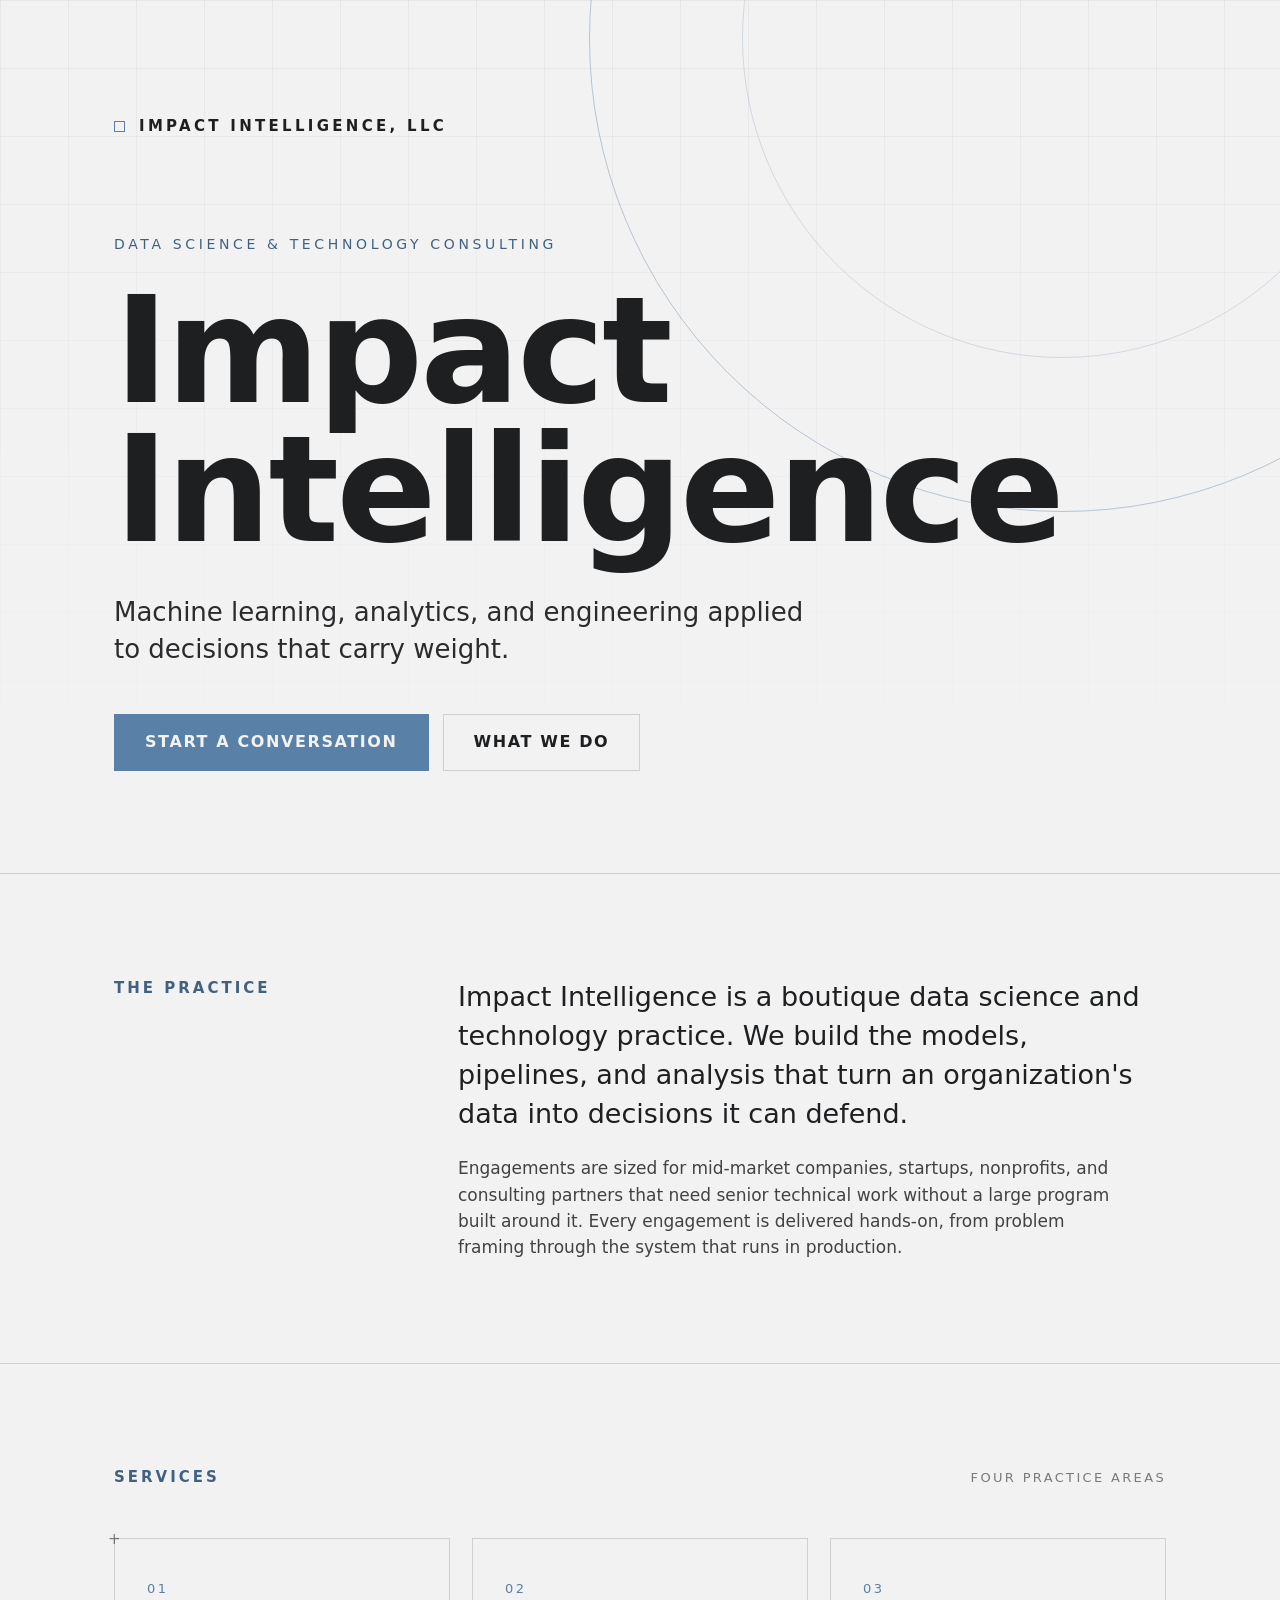
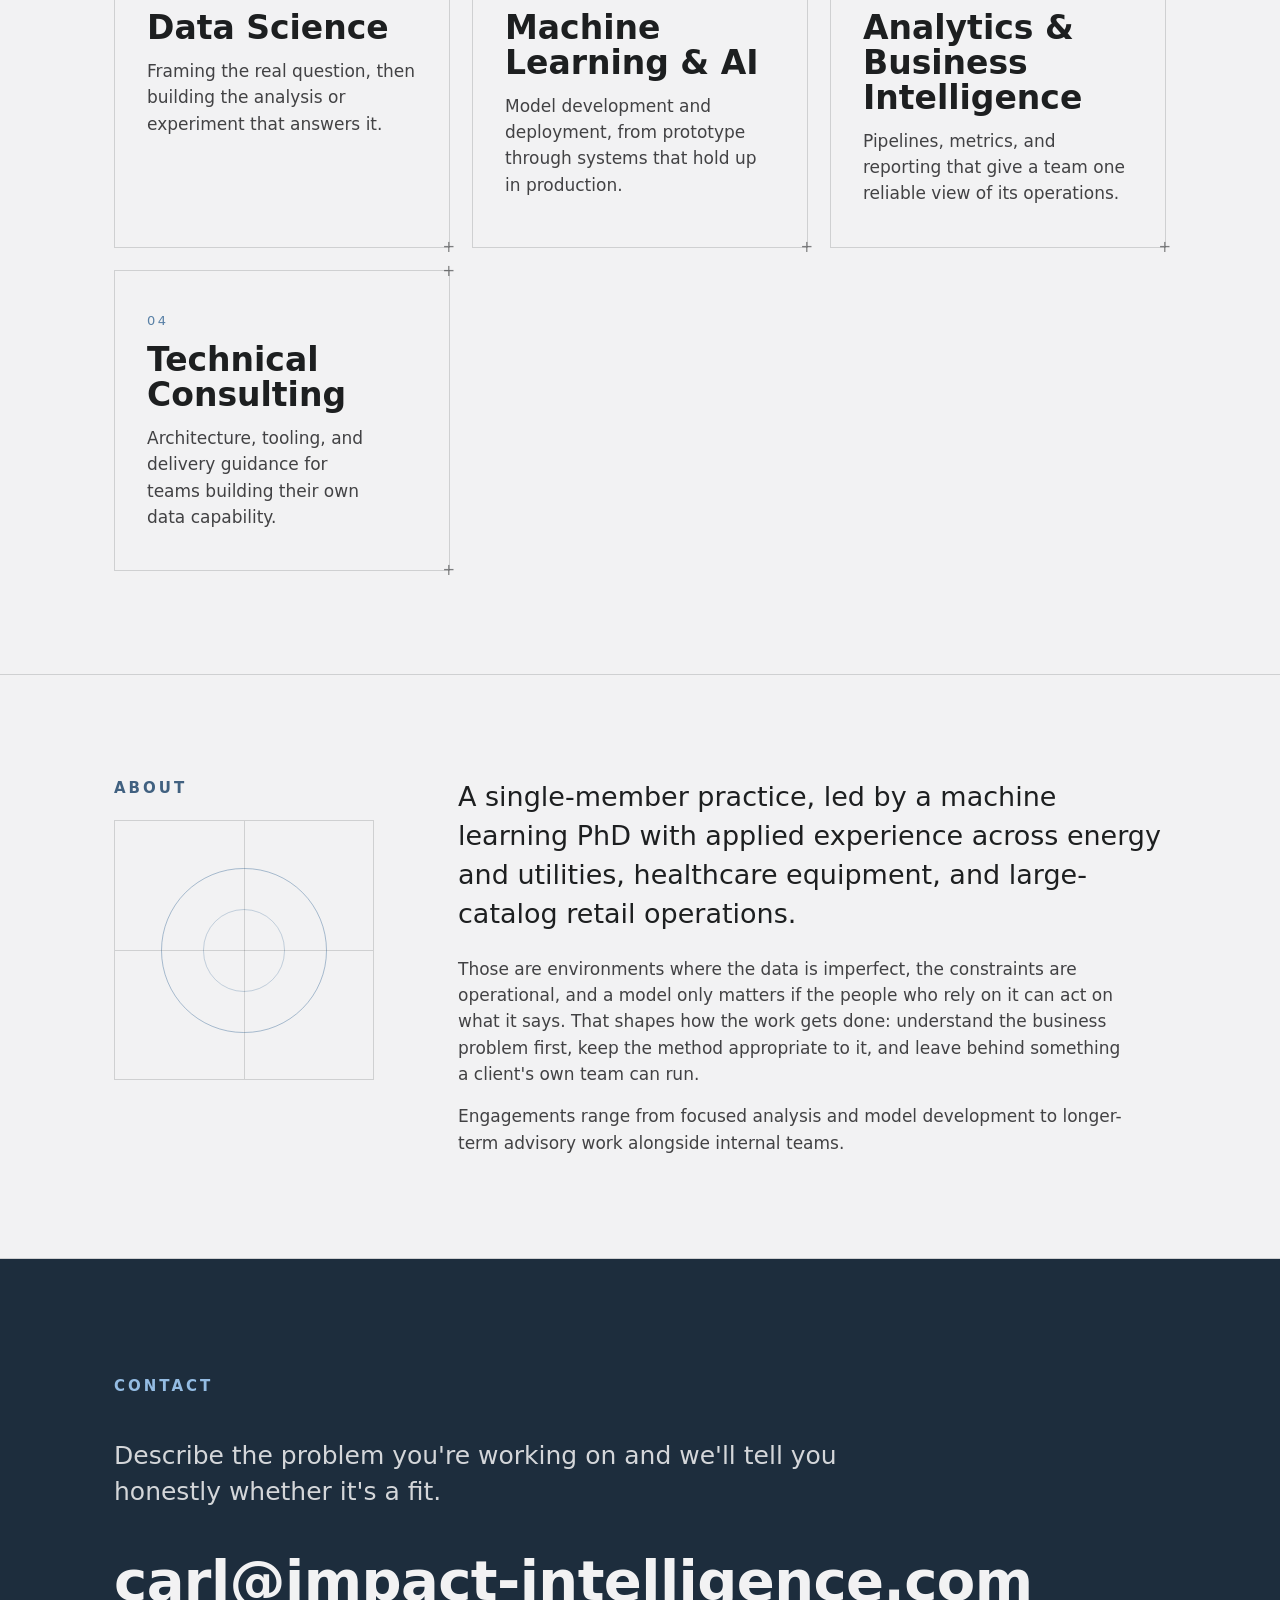
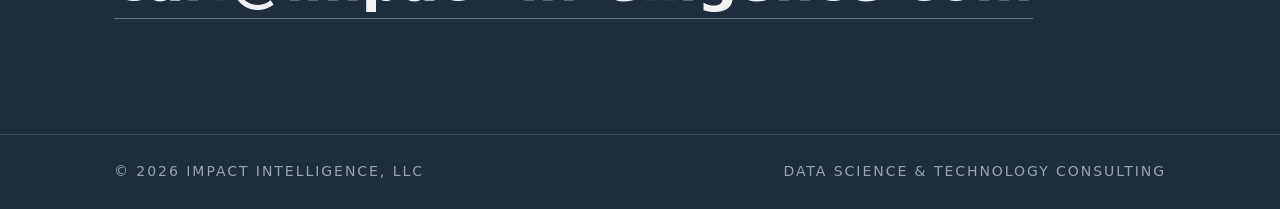
==== index.html @ 4b4f45a6 "feat: build initial marketing site from Claude Design handoff Single-page static site (semantic HTML" ====
<!DOCTYPE html>
<html lang="en">
<head>
<meta charset="UTF-8">
<meta name="viewport" content="width=device-width, initial-scale=1">
<title>Impact Intelligence, LLC — Data Science &amp; Technology Consulting</title>
<meta name="description" content="Impact Intelligence is a boutique data science and technology consultancy specializing in machine learning, AI, analytics, and business intelligence.">

<link rel="canonical" href="https://impact-intelligence.com/">

<meta property="og:type" content="website">
<meta property="og:site_name" content="Impact Intelligence, LLC">
<meta property="og:title" content="Impact Intelligence, LLC — Data Science &amp; Technology Consulting">
<meta property="og:description" content="Impact Intelligence is a boutique data science and technology consultancy specializing in machine learning, AI, analytics, and business intelligence.">
<meta property="og:url" content="https://impact-intelligence.com/">
<meta property="og:image" content="https://impact-intelligence.com/assets/img/og-image.png">
<meta name="twitter:card" content="summary_large_image">
<meta name="twitter:title" content="Impact Intelligence, LLC — Data Science &amp; Technology Consulting">
<meta name="twitter:description" content="Impact Intelligence is a boutique data science and technology consultancy specializing in machine learning, AI, analytics, and business intelligence.">
<meta name="twitter:image" content="https://impact-intelligence.com/assets/img/og-image.png">

<link rel="icon" href="assets/img/favicon.svg" type="image/svg+xml">
<link rel="icon" href="assets/img/favicon.ico" sizes="any">
<link rel="apple-touch-icon" href="assets/img/apple-touch-icon.png">

<link rel="stylesheet" href="styles.css">
</head>
<body>

<header class="hero">
  <div class="hero-grid" aria-hidden="true"></div>
  <div class="hero-arc-outer" aria-hidden="true"></div>
  <div class="hero-arc-inner" aria-hidden="true"></div>

  <div class="container">
    <div class="wordmark">
      <span class="wordmark-mark"></span>
      <span class="wordmark-text">Impact Intelligence, LLC</span>
    </div>

    <p class="hero-eyebrow">Data Science &amp; Technology Consulting</p>

    <h1>Impact Intelligence</h1>

    <p class="hero-subhead">Machine learning, analytics, and engineering applied to decisions that carry weight.</p>

    <div class="hero-actions">
      <a href="#contact" class="btn btn-primary">Start a conversation</a>
      <a href="#services" class="btn btn-secondary">What we do</a>
    </div>
  </div>
</header>

<main>

  <section class="split-section" aria-labelledby="practice-label">
    <div class="container">
      <div class="split-label">
        <h2 id="practice-label" class="section-label">The Practice</h2>
      </div>
      <div class="split-content">
        <p class="lead">Impact Intelligence is a boutique data science and technology practice. We build the models, pipelines, and analysis that turn an organization's data into decisions it can defend.</p>
        <p class="body-copy">Engagements are sized for mid-market companies, startups, nonprofits, and consulting partners that need senior technical work without a large program built around it. Every engagement is delivered hands-on, from problem framing through the system that runs in production.</p>
      </div>
    </div>
  </section>

  <section id="services" class="services" aria-labelledby="services-label">
    <div class="container">
      <div class="services-header">
        <h2 id="services-label" class="section-label">Services</h2>
        <span class="services-meta">Four practice areas</span>
      </div>

      <div class="services-grid">
        <article class="service-card">
          <span class="service-number" aria-hidden="true">01</span>
          <h3>Data Science</h3>
          <p>Framing the real question, then building the analysis or experiment that answers it.</p>
          <span class="reg-mark tl" aria-hidden="true">+</span>
          <span class="reg-mark br" aria-hidden="true">+</span>
        </article>

        <article class="service-card">
          <span class="service-number" aria-hidden="true">02</span>
          <h3>Machine Learning &amp; AI</h3>
          <p>Model development and deployment, from prototype through systems that hold up in production.</p>
          <span class="reg-mark br" aria-hidden="true">+</span>
        </article>

        <article class="service-card">
          <span class="service-number" aria-hidden="true">03</span>
          <h3>Analytics &amp; Business Intelligence</h3>
          <p>Pipelines, metrics, and reporting that give a team one reliable view of its operations.</p>
          <span class="reg-mark br" aria-hidden="true">+</span>
        </article>

        <article class="service-card">
          <span class="service-number" aria-hidden="true">04</span>
          <h3>Technical Consulting</h3>
          <p>Architecture, tooling, and delivery guidance for teams building their own data capability.</p>
          <span class="reg-mark tr" aria-hidden="true">+</span>
          <span class="reg-mark br" aria-hidden="true">+</span>
        </article>
      </div>
    </div>
  </section>

  <section id="about" class="split-section" aria-labelledby="about-label">
    <div class="container">
      <div class="split-label">
        <h2 id="about-label" class="section-label">About</h2>
        <div class="about-figure" aria-hidden="true">
          <div class="ring ring-outer"></div>
          <div class="ring ring-inner"></div>
          <div class="line-h"></div>
          <div class="line-v"></div>
        </div>
      </div>
      <div class="split-content">
        <p class="lead">A single-member practice, led by a machine learning PhD with applied experience across energy and utilities, healthcare equipment, and large-catalog retail operations.</p>
        <p class="body-copy">Those are environments where the data is imperfect, the constraints are operational, and a model only matters if the people who rely on it can act on what it says. That shapes how the work gets done: understand the business problem first, keep the method appropriate to it, and leave behind something a client's own team can run.</p>
        <p class="body-copy">Engagements range from focused analysis and model development to longer-term advisory work alongside internal teams.</p>
      </div>
    </div>
  </section>

  <section id="contact" class="contact" aria-labelledby="contact-label">
    <div class="container">
      <h2 id="contact-label" class="section-label">Contact</h2>
      <p>Describe the problem you're working on and we'll tell you honestly whether it's a fit.</p>
      <a href="mailto:carl@impact-intelligence.com" class="contact-email">carl@impact-intelligence.com</a>
    </div>
  </section>

</main>

<footer class="site-footer">
  <div class="container">
    <span>© 2026 Impact Intelligence, LLC</span>
    <span>Data Science &amp; Technology Consulting</span>
  </div>
</footer>

</body>
</html>
---- styles.css ----
/* Impact Intelligence, LLC — production stylesheet.
   Tokens and structure follow the "Industry" design system handoff (see /design). */

@font-face {
  font-family: "Barlow";
  font-style: normal;
  font-weight: 400;
  font-display: swap;
  src: url("assets/fonts/barlow-400.woff2") format("woff2");
}
@font-face {
  font-family: "Barlow";
  font-style: normal;
  font-weight: 500;
  font-display: swap;
  src: url("assets/fonts/barlow-500.woff2") format("woff2");
}
@font-face {
  font-family: "Barlow";
  font-style: normal;
  font-weight: 600;
  font-display: swap;
  src: url("assets/fonts/barlow-600.woff2") format("woff2");
}
@font-face {
  font-family: "Barlow Condensed";
  font-style: normal;
  font-weight: 400;
  font-display: swap;
  src: url("assets/fonts/barlow-condensed-400.woff2") format("woff2");
}
@font-face {
  font-family: "Barlow Condensed";
  font-style: normal;
  font-weight: 500;
  font-display: swap;
  src: url("assets/fonts/barlow-condensed-500.woff2") format("woff2");
}
@font-face {
  font-family: "Barlow Condensed";
  font-style: normal;
  font-weight: 600;
  font-display: swap;
  src: url("assets/fonts/barlow-condensed-600.woff2") format("woff2");
}
@font-face {
  font-family: "Barlow Condensed";
  font-style: normal;
  font-weight: 700;
  font-display: swap;
  src: url("assets/fonts/barlow-condensed-700.woff2") format("woff2");
}

:root {
  --color-ground: #f2f2f3;
  --color-ink: #1d1f20;
  --color-ink-800: #2b2b2d;
  --color-ink-700: #424244;
  --color-neutral-600: #7a7a7d;

  --color-accent: #5980a6;
  --color-accent-600: #416180;
  --color-accent-800: #2c455d;
  --color-accent-900: #1d2d3d;
  --color-accent-400: #94bce3;

  --color-divider: rgba(29, 31, 32, 0.16);
  --color-grid-line: rgba(29, 31, 32, 0.055);
  --color-reg-mark: rgba(29, 31, 32, 0.55);

  --color-arc-strong: rgba(89, 128, 166, 0.4);
  --color-arc-faint: rgba(89, 128, 166, 0.22);
  --color-ring-strong: rgba(89, 128, 166, 0.5);
  --color-ring-faint: rgba(89, 128, 166, 0.32);
  --color-selection: rgba(89, 128, 166, 0.3);

  --color-on-dark-body: rgba(242, 242, 243, 0.86);
  --color-on-dark-muted: rgba(242, 242, 243, 0.6);
  --color-on-dark-rule: rgba(242, 242, 243, 0.14);

  --font-body: "Barlow", system-ui, sans-serif;
  --font-heading: "Barlow Condensed", system-ui, sans-serif;

  --container: 1180px;
  --pad-x: clamp(22px, 5vw, 64px);
  --pad-y: clamp(52px, 8vw, 104px);
}

*, *::before, *::after { box-sizing: border-box; }

html {
  -webkit-text-size-adjust: 100%;
  scroll-behavior: smooth;
}

@media (prefers-reduced-motion: reduce) {
  html { scroll-behavior: auto; }
}

body {
  margin: 0;
  min-width: 320px;
  overflow-x: hidden;
  background: var(--color-ground);
  color: var(--color-ink);
  font-family: var(--font-body);
  font-size: 17px;
  line-height: 1.55;
  -webkit-font-smoothing: antialiased;
}

a { color: var(--color-accent-600); text-underline-offset: 3px; }
a:hover { color: var(--color-accent-800); }

:focus { outline: none; }
:focus-visible { outline: 2px solid var(--color-accent); outline-offset: 3px; }
::selection { background: var(--color-selection); }

.container {
  max-width: var(--container);
  margin: 0 auto;
  padding: var(--pad-y) var(--pad-x);
}

.section-label {
  font-family: var(--font-heading);
  font-weight: 600;
  font-size: clamp(13px, 1.5vw, 15px);
  letter-spacing: 0.2em;
  text-transform: uppercase;
  margin: 0;
  color: var(--color-accent-600);
}

/* ── Hero ─────────────────────────────────────────────────────────── */

.hero {
  position: relative;
  overflow: hidden;
  border-bottom: 1px solid var(--color-divider);
}

.hero-grid {
  position: absolute;
  inset: 0;
  pointer-events: none;
  background-image:
    linear-gradient(to right, var(--color-grid-line) 1px, transparent 1px),
    linear-gradient(to bottom, var(--color-grid-line) 1px, transparent 1px);
  background-size: 68px 68px;
  mask-image: linear-gradient(to bottom, rgba(0, 0, 0, 0.9), transparent 92%);
  -webkit-mask-image: linear-gradient(to bottom, rgba(0, 0, 0, 0.9), transparent 92%);
}

.hero-arc-outer,
.hero-arc-inner {
  position: absolute;
  border-radius: 50%;
  pointer-events: none;
}
.hero-arc-outer {
  top: -34vw; right: -20vw;
  width: 74vw; height: 74vw;
  max-width: 1000px; max-height: 1000px;
  border: 1px solid var(--color-arc-strong);
}
.hero-arc-inner {
  top: -22vw; right: -8vw;
  width: 50vw; height: 50vw;
  max-width: 680px; max-height: 680px;
  border: 1px solid var(--color-arc-faint);
}

.hero .container {
  position: relative;
  padding-top: clamp(46px, 9vw, 120px);
  padding-bottom: clamp(52px, 8vw, 104px);
}

.wordmark {
  display: flex;
  align-items: center;
  gap: 14px;
  margin-bottom: clamp(40px, 8vw, 96px);
}
.wordmark-mark {
  width: 11px;
  height: 11px;
  border: 1px solid var(--color-accent);
  display: block;
  flex: none;
}
.wordmark-text {
  font-family: var(--font-heading);
  font-weight: 600;
  font-size: 15px;
  letter-spacing: 0.22em;
  text-transform: uppercase;
}

.hero-eyebrow {
  font-family: var(--font-heading);
  font-weight: 500;
  font-size: clamp(12px, 1.4vw, 14px);
  letter-spacing: 0.26em;
  text-transform: uppercase;
  color: var(--color-accent-600);
  margin: 0 0 clamp(16px, 2.5vw, 26px);
}

.hero h1 {
  font-family: var(--font-heading);
  font-weight: 600;
  font-size: clamp(52px, 12vw, 148px);
  line-height: 0.94;
  letter-spacing: -0.02em;
  margin: 0 0 clamp(22px, 3vw, 34px);
  max-width: 15ch;
}

.hero-subhead {
  font-size: clamp(19px, 2.3vw, 26px);
  line-height: 1.42;
  max-width: 42ch;
  margin: 0 0 clamp(30px, 4.5vw, 46px);
  color: var(--color-ink-800);
  text-wrap: pretty;
}

.hero-actions {
  display: flex;
  flex-wrap: wrap;
  gap: 14px;
  align-items: center;
}

.btn {
  font-family: var(--font-heading);
  font-weight: 600;
  font-size: 16px;
  letter-spacing: 0.1em;
  text-transform: uppercase;
  text-decoration: none;
  padding: 15px 30px;
  min-height: 48px;
  display: inline-flex;
  align-items: center;
  border: 1px solid transparent;
  transition: background-color 140ms ease, border-color 140ms ease, color 140ms ease;
}

.btn-primary {
  background: var(--color-accent);
  color: var(--color-ground);
  border-color: var(--color-accent);
}
.btn-primary:hover {
  background: var(--color-accent-600);
  border-color: var(--color-accent-600);
  color: var(--color-ground);
}

.btn-secondary {
  color: var(--color-ink);
  border-color: var(--color-divider);
}
.btn-secondary:hover {
  border-color: var(--color-accent);
  color: var(--color-accent-600);
}

/* ── The Practice / About shared two-column layout ──────────────────── */

.split-section {
  border-bottom: 1px solid var(--color-divider);
}
.split-section .container {
  display: flex;
  flex-wrap: wrap;
  gap: clamp(28px, 5vw, 72px);
  align-items: flex-start;
}
.split-label {
  flex: 1 1 180px;
  max-width: 280px;
}
.split-content {
  flex: 3 1 400px;
  min-width: 0;
}

.lead {
  font-size: clamp(20px, 2.2vw, 27px);
  line-height: 1.45;
  margin: 0 0 22px;
  text-wrap: pretty;
}
.body-copy {
  margin: 0 0 16px;
  color: var(--color-ink-700);
  max-width: 62ch;
  text-wrap: pretty;
}
.body-copy:last-child { margin-bottom: 0; }

/* ── Services ─────────────────────────────────────────────────────── */

.services { border-bottom: 1px solid var(--color-divider); }

.services-header {
  display: flex;
  align-items: baseline;
  justify-content: space-between;
  gap: 20px;
  margin-bottom: clamp(28px, 4vw, 48px);
}
.services-meta {
  font-family: var(--font-heading);
  font-size: 13px;
  letter-spacing: 0.18em;
  text-transform: uppercase;
  color: var(--color-neutral-600);
}

.services-grid {
  display: grid;
  grid-template-columns: repeat(auto-fit, minmax(260px, 1fr));
  gap: clamp(14px, 2vw, 22px);
}

.service-card {
  position: relative;
  border: 1px solid var(--color-divider);
  padding: clamp(26px, 3.4vw, 40px) clamp(22px, 2.6vw, 32px);
  display: flex;
  flex-direction: column;
  gap: 12px;
}
.service-number {
  font-family: var(--font-heading);
  font-size: 13px;
  letter-spacing: 0.2em;
  color: var(--color-accent);
}
.service-card h3 {
  font-family: var(--font-heading);
  font-weight: 600;
  font-size: clamp(26px, 2.6vw, 33px);
  line-height: 1.06;
  margin: 0;
}
.service-card p {
  margin: 0;
  color: var(--color-ink-700);
  text-wrap: pretty;
}

.reg-mark {
  position: absolute;
  font: 400 15px/1 var(--font-heading);
  color: var(--color-reg-mark);
}
.reg-mark.tl { top: -7px; left: -7px; }
.reg-mark.tr { top: -7px; right: -6px; }
.reg-mark.bl { bottom: -8px; left: -7px; }
.reg-mark.br { bottom: -8px; right: -6px; }

/* ── About figure ─────────────────────────────────────────────────── */

.about-figure {
  position: relative;
  width: 100%;
  max-width: 260px;
  aspect-ratio: 1;
  border: 1px solid var(--color-divider);
}
.about-figure .ring {
  position: absolute;
  border-radius: 50%;
}
.about-figure .ring-outer { inset: 18%; border: 1px solid var(--color-ring-strong); }
.about-figure .ring-inner { inset: 34%; border: 1px solid var(--color-ring-faint); }
.about-figure .line-h {
  position: absolute; left: 0; right: 0; top: 50%; height: 1px;
  background: var(--color-divider);
}
.about-figure .line-v {
  position: absolute; top: 0; bottom: 0; left: 50%; width: 1px;
  background: var(--color-divider);
}
.split-label .section-label { margin-bottom: 20px; }

/* ── Contact ──────────────────────────────────────────────────────── */

.contact {
  background: var(--color-accent-900);
  color: var(--color-ground);
}
.contact .container { padding: clamp(56px, 9vw, 116px) var(--pad-x); }
.contact .section-label {
  color: var(--color-accent-400);
  margin-bottom: clamp(24px, 4vw, 40px);
}
.contact p {
  font-size: clamp(19px, 2.1vw, 25px);
  line-height: 1.45;
  max-width: 46ch;
  margin: 0 0 clamp(28px, 4vw, 40px);
  color: var(--color-on-dark-body);
  text-wrap: pretty;
}
.contact-email {
  display: inline-block;
  font-family: var(--font-heading);
  font-weight: 600;
  font-size: clamp(28px, 5vw, 56px);
  line-height: 1.1;
  letter-spacing: -0.01em;
  color: var(--color-ground);
  text-decoration: none;
  border-bottom: 1px solid rgba(148, 188, 227, 0.5);
  padding-bottom: 6px;
  word-break: break-word;
  transition: color 140ms ease, border-color 140ms ease;
}
.contact-email:hover {
  color: var(--color-accent-400);
  border-color: var(--color-accent-400);
}
.contact :focus-visible { outline-color: var(--color-accent-400); }

/* ── Footer ───────────────────────────────────────────────────────── */

.site-footer {
  background: var(--color-accent-900);
  color: var(--color-on-dark-muted);
  border-top: 1px solid var(--color-on-dark-rule);
}
.site-footer .container {
  padding: 26px var(--pad-x);
  display: flex;
  flex-wrap: wrap;
  gap: 12px 28px;
  justify-content: space-between;
  align-items: center;
  font-family: var(--font-heading);
  font-size: 14px;
  letter-spacing: 0.14em;
  text-transform: uppercase;
}
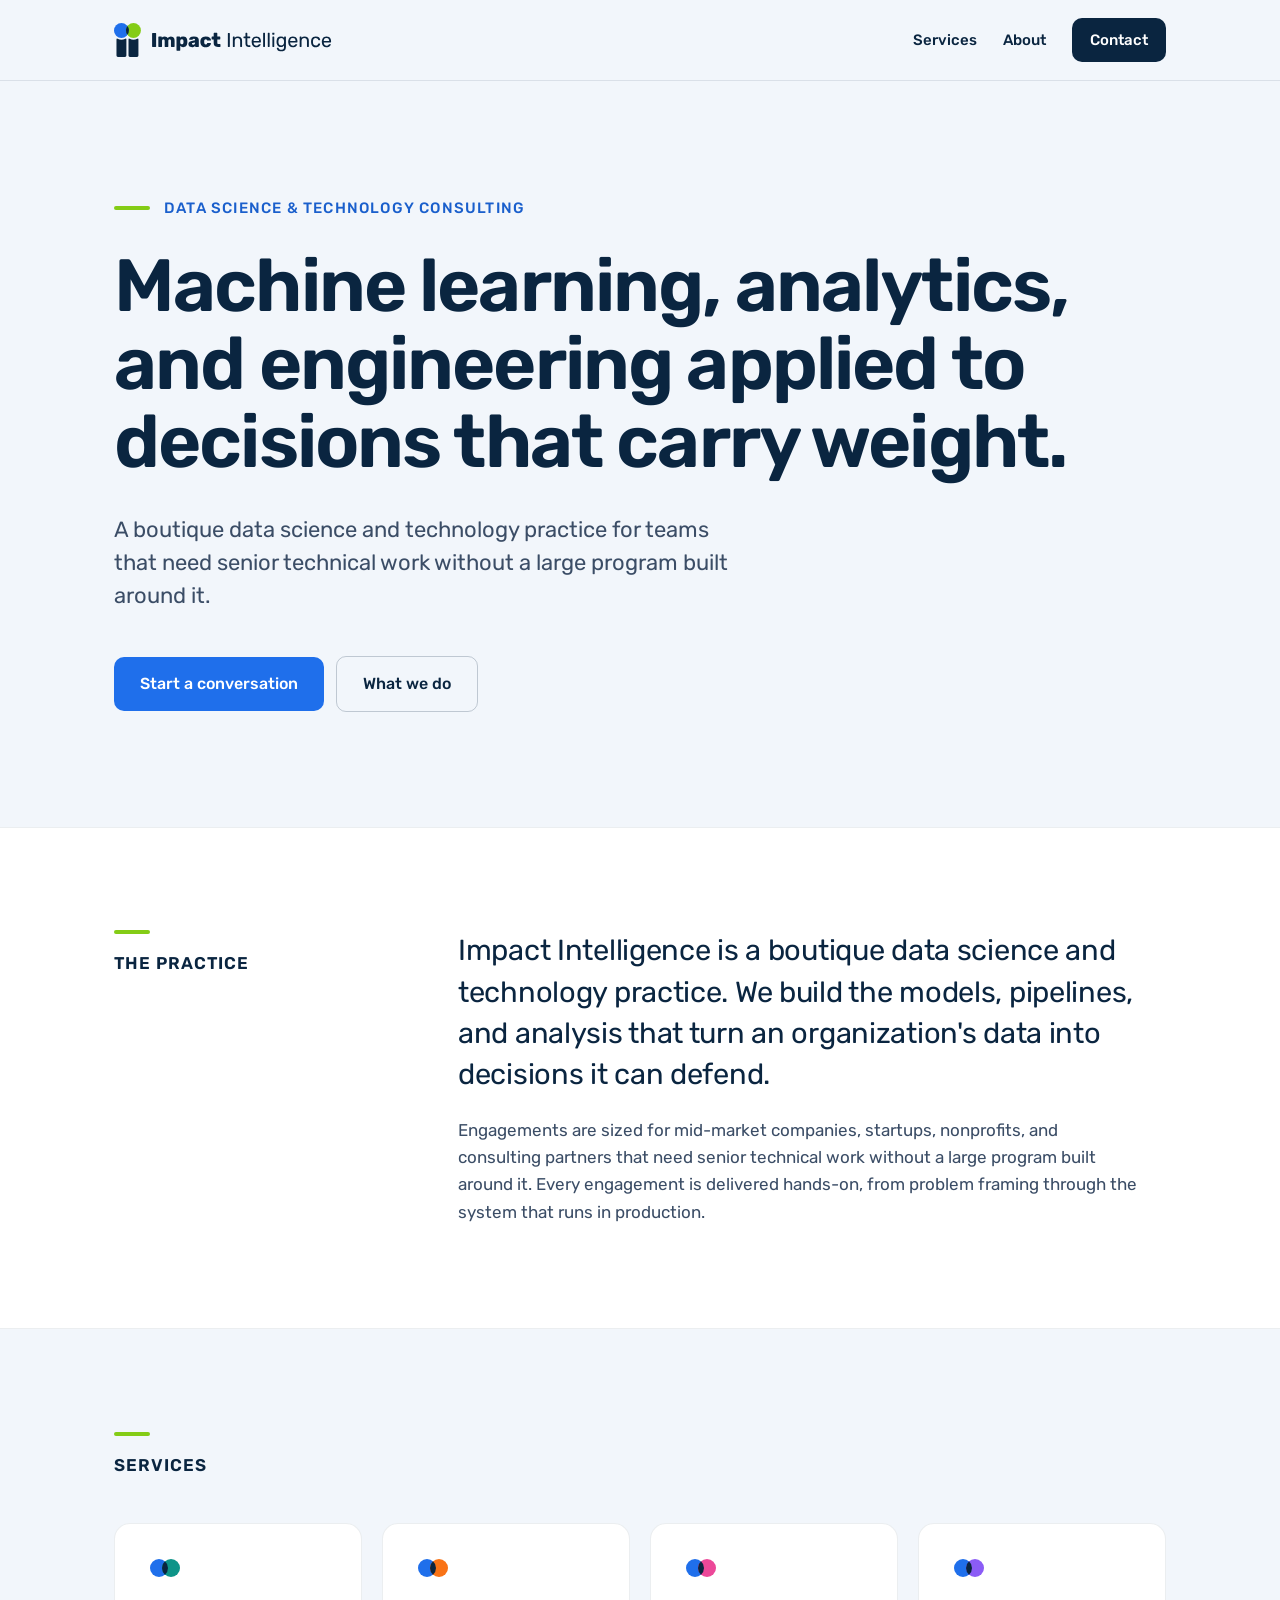
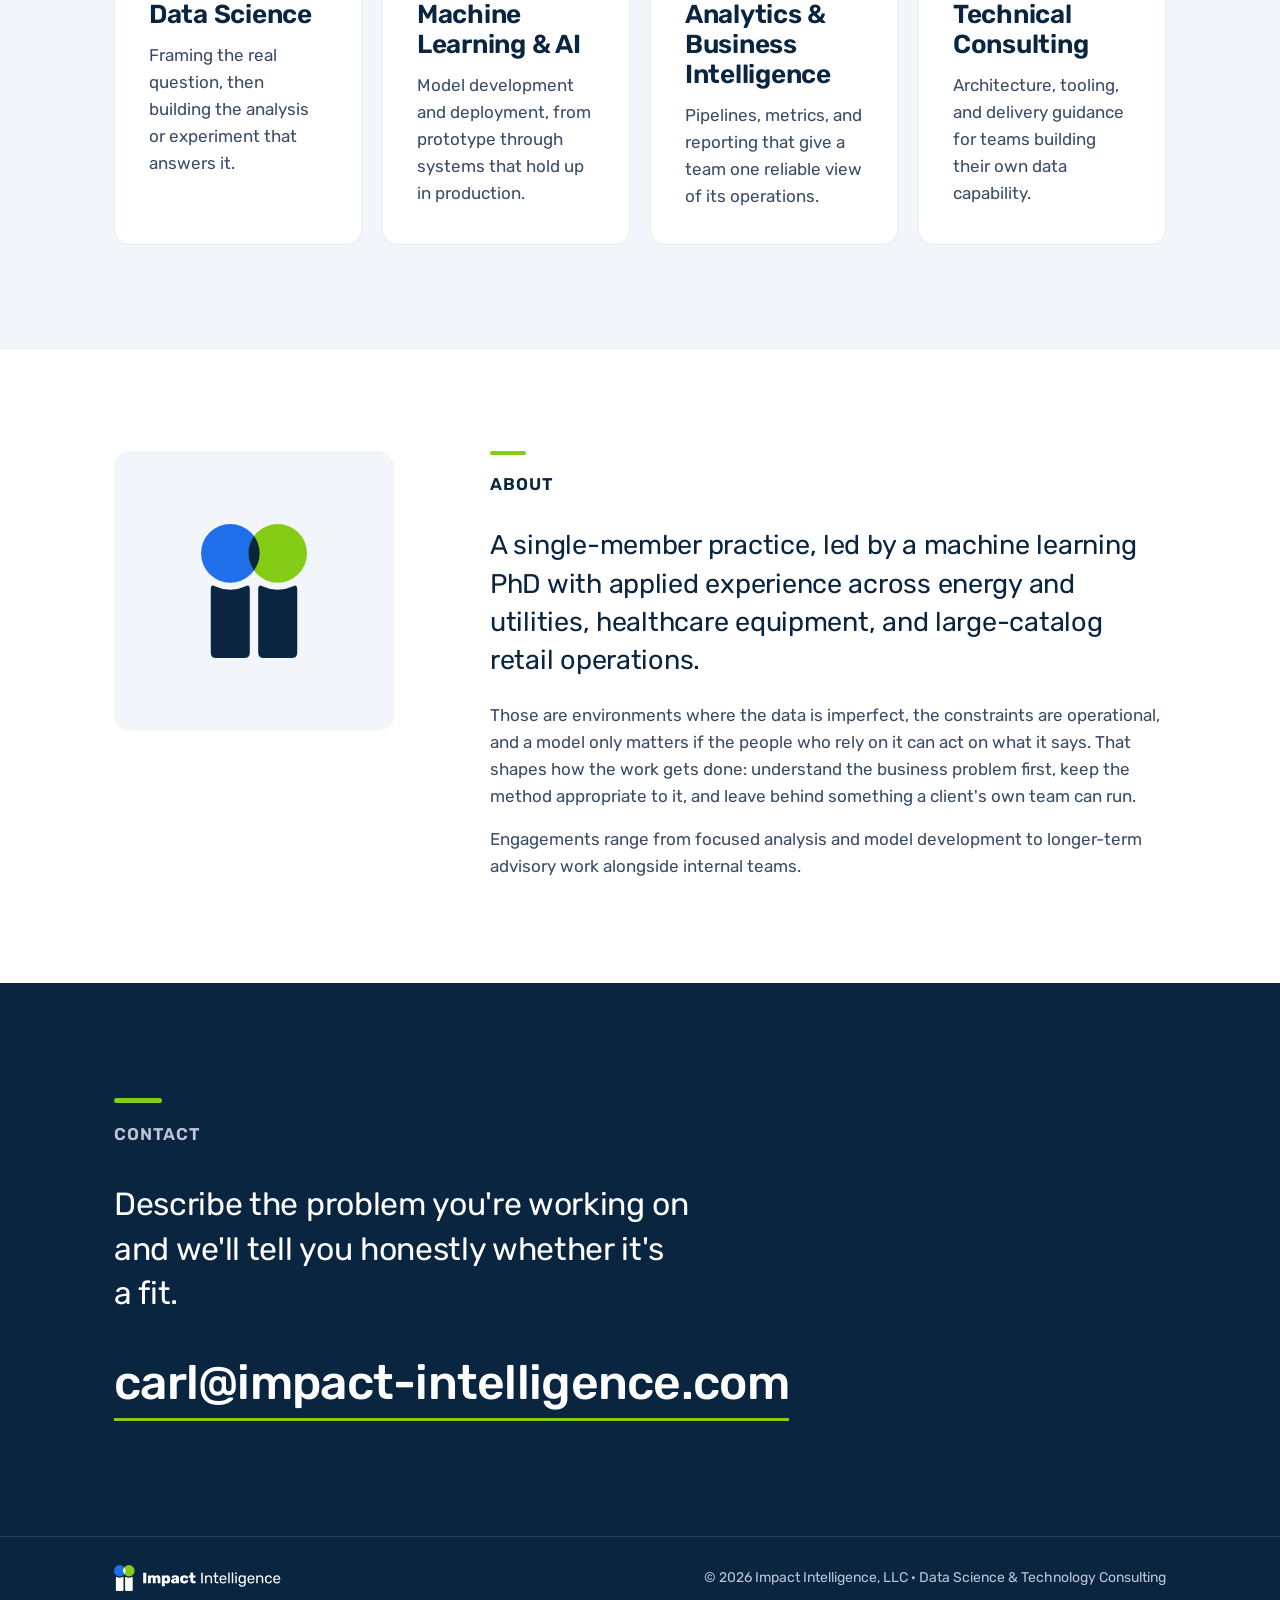
==== commit 5888483a: "feat: apply November 2026 rebrand Rebuild the site on the new Impact Intelligence brand: navy/blue/l" ====
--- a/index.html
+++ b/index.html
@@ -5,6 +5,7 @@
 <meta name="viewport" content="width=device-width, initial-scale=1">
 <title>Impact Intelligence, LLC — Data Science &amp; Technology Consulting</title>
 <meta name="description" content="Impact Intelligence is a boutique data science and technology consultancy specializing in machine learning, AI, analytics, and business intelligence.">
+<meta name="theme-color" content="#0a2540">
 
 <link rel="canonical" href="https://impact-intelligence.com/">
 
@@ -23,27 +24,30 @@
 <link rel="icon" href="assets/img/favicon.ico" sizes="any">
 <link rel="apple-touch-icon" href="assets/img/apple-touch-icon.png">
 
+<link rel="preload" href="assets/fonts/rubik-400.woff2" as="font" type="font/woff2" crossorigin>
+<link rel="preload" href="assets/fonts/rubik-600.woff2" as="font" type="font/woff2" crossorigin>
 <link rel="stylesheet" href="styles.css">
 </head>
 <body>
 
-<header class="hero">
-  <div class="hero-grid" aria-hidden="true"></div>
-  <div class="hero-arc-outer" aria-hidden="true"></div>
-  <div class="hero-arc-inner" aria-hidden="true"></div>
+<nav class="site-nav" aria-label="Primary">
+  <div class="container nav-inner">
+    <a href="#top" class="nav-logo" aria-label="Impact Intelligence home">
+      <img src="assets/img/logo-horizontal.svg" alt="Impact Intelligence" width="218" height="34">
+    </a>
+    <div class="nav-links">
+      <a href="#services">Services</a>
+      <a href="#about">About</a>
+      <a href="#contact" class="nav-cta">Contact</a>
+    </div>
+  </div>
+</nav>
 
+<header id="top" class="hero">
   <div class="container">
-    <div class="wordmark">
-      <span class="wordmark-mark"></span>
-      <span class="wordmark-text">Impact Intelligence, LLC</span>
-    </div>
-
-    <p class="hero-eyebrow">Data Science &amp; Technology Consulting</p>
-
-    <h1>Impact Intelligence</h1>
-
-    <p class="hero-subhead">Machine learning, analytics, and engineering applied to decisions that carry weight.</p>
-
+    <p class="hero-eyebrow"><span class="accent-bar" aria-hidden="true"></span>Data Science &amp; Technology Consulting</p>
+    <h1>Machine learning, analytics, and engineering applied to decisions that carry weight.</h1>
+    <p class="hero-subhead">A boutique data science and technology practice for teams that need senior technical work without a large program built around it.</p>
     <div class="hero-actions">
       <a href="#contact" class="btn btn-primary">Start a conversation</a>
       <a href="#services" class="btn btn-secondary">What we do</a>
@@ -53,9 +57,10 @@
 
 <main>
 
-  <section class="split-section" aria-labelledby="practice-label">
-    <div class="container">
+  <section class="split-section band-white" aria-labelledby="practice-label">
+    <div class="container split">
       <div class="split-label">
+        <span class="accent-bar" aria-hidden="true"></span>
         <h2 id="practice-label" class="section-label">The Practice</h2>
       </div>
       <div class="split-content">
@@ -68,56 +73,48 @@
   <section id="services" class="services" aria-labelledby="services-label">
     <div class="container">
       <div class="services-header">
+        <span class="accent-bar" aria-hidden="true"></span>
         <h2 id="services-label" class="section-label">Services</h2>
-        <span class="services-meta">Four practice areas</span>
       </div>
 
       <div class="services-grid">
         <article class="service-card">
-          <span class="service-number" aria-hidden="true">01</span>
+          <svg class="service-bullet" aria-hidden="true" width="32" height="20" viewBox="0 0 32 20"><circle cx="10" cy="10" r="9" fill="#1f6feb"/><circle cx="22" cy="10" r="9" fill="#0d9488"/><path d="M16 3.29 A9 9 0 0 1 16 16.71 A9 9 0 0 1 16 3.29 Z" fill="#0a2540"/></svg>
           <h3>Data Science</h3>
           <p>Framing the real question, then building the analysis or experiment that answers it.</p>
-          <span class="reg-mark tl" aria-hidden="true">+</span>
-          <span class="reg-mark br" aria-hidden="true">+</span>
         </article>
 
         <article class="service-card">
-          <span class="service-number" aria-hidden="true">02</span>
+          <svg class="service-bullet" aria-hidden="true" width="32" height="20" viewBox="0 0 32 20"><circle cx="10" cy="10" r="9" fill="#1f6feb"/><circle cx="22" cy="10" r="9" fill="#f97316"/><path d="M16 3.29 A9 9 0 0 1 16 16.71 A9 9 0 0 1 16 3.29 Z" fill="#0a2540"/></svg>
           <h3>Machine Learning &amp; AI</h3>
           <p>Model development and deployment, from prototype through systems that hold up in production.</p>
-          <span class="reg-mark br" aria-hidden="true">+</span>
         </article>
 
         <article class="service-card">
-          <span class="service-number" aria-hidden="true">03</span>
+          <svg class="service-bullet" aria-hidden="true" width="32" height="20" viewBox="0 0 32 20"><circle cx="10" cy="10" r="9" fill="#1f6feb"/><circle cx="22" cy="10" r="9" fill="#ec4899"/><path d="M16 3.29 A9 9 0 0 1 16 16.71 A9 9 0 0 1 16 3.29 Z" fill="#0a2540"/></svg>
           <h3>Analytics &amp; Business Intelligence</h3>
           <p>Pipelines, metrics, and reporting that give a team one reliable view of its operations.</p>
-          <span class="reg-mark br" aria-hidden="true">+</span>
         </article>
 
         <article class="service-card">
-          <span class="service-number" aria-hidden="true">04</span>
+          <svg class="service-bullet" aria-hidden="true" width="32" height="20" viewBox="0 0 32 20"><circle cx="10" cy="10" r="9" fill="#1f6feb"/><circle cx="22" cy="10" r="9" fill="#8b5cf6"/><path d="M16 3.29 A9 9 0 0 1 16 16.71 A9 9 0 0 1 16 3.29 Z" fill="#0a2540"/></svg>
           <h3>Technical Consulting</h3>
           <p>Architecture, tooling, and delivery guidance for teams building their own data capability.</p>
-          <span class="reg-mark tr" aria-hidden="true">+</span>
-          <span class="reg-mark br" aria-hidden="true">+</span>
         </article>
       </div>
     </div>
   </section>
 
-  <section id="about" class="split-section" aria-labelledby="about-label">
-    <div class="container">
-      <div class="split-label">
-        <h2 id="about-label" class="section-label">About</h2>
-        <div class="about-figure" aria-hidden="true">
-          <div class="ring ring-outer"></div>
-          <div class="ring ring-inner"></div>
-          <div class="line-h"></div>
-          <div class="line-v"></div>
+  <section id="about" class="split-section band-white" aria-labelledby="about-label">
+    <div class="container split">
+      <div class="split-label about-figure-col">
+        <div class="about-figure">
+          <img src="assets/img/mark.svg" alt="" width="76" height="96">
         </div>
       </div>
       <div class="split-content">
+        <span class="accent-bar" aria-hidden="true"></span>
+        <h2 id="about-label" class="section-label about-label">About</h2>
         <p class="lead">A single-member practice, led by a machine learning PhD with applied experience across energy and utilities, healthcare equipment, and large-catalog retail operations.</p>
         <p class="body-copy">Those are environments where the data is imperfect, the constraints are operational, and a model only matters if the people who rely on it can act on what it says. That shapes how the work gets done: understand the business problem first, keep the method appropriate to it, and leave behind something a client's own team can run.</p>
         <p class="body-copy">Engagements range from focused analysis and model development to longer-term advisory work alongside internal teams.</p>
@@ -127,6 +124,7 @@
 
   <section id="contact" class="contact" aria-labelledby="contact-label">
     <div class="container">
+      <span class="accent-bar accent-bar-lg" aria-hidden="true"></span>
       <h2 id="contact-label" class="section-label">Contact</h2>
       <p>Describe the problem you're working on and we'll tell you honestly whether it's a fit.</p>
       <a href="mailto:carl@impact-intelligence.com" class="contact-email">carl@impact-intelligence.com</a>
@@ -136,9 +134,9 @@
 </main>
 
 <footer class="site-footer">
-  <div class="container">
-    <span>© 2026 Impact Intelligence, LLC</span>
-    <span>Data Science &amp; Technology Consulting</span>
+  <div class="container footer-inner">
+    <img src="assets/img/logo-horizontal-reversed.svg" alt="Impact Intelligence" width="167" height="26">
+    <span>© 2026 Impact Intelligence, LLC · Data Science &amp; Technology Consulting</span>
   </div>
 </footer>
 
--- a/styles.css
+++ b/styles.css
@@ -1,89 +1,55 @@
 /* Impact Intelligence, LLC — production stylesheet.
-   Tokens and structure follow the "Industry" design system handoff (see /design). */
+   Brand: navy / blue / lime from the 2026 logo, Rubik type, soft rounded geometry.
+   Tokens first, then section-by-section. */
 
 @font-face {
-  font-family: "Barlow";
+  font-family: "Rubik";
   font-style: normal;
   font-weight: 400;
   font-display: swap;
-  src: url("assets/fonts/barlow-400.woff2") format("woff2");
+  src: url("assets/fonts/rubik-400.woff2") format("woff2");
 }
 @font-face {
-  font-family: "Barlow";
+  font-family: "Rubik";
   font-style: normal;
   font-weight: 500;
   font-display: swap;
-  src: url("assets/fonts/barlow-500.woff2") format("woff2");
+  src: url("assets/fonts/rubik-500.woff2") format("woff2");
 }
 @font-face {
-  font-family: "Barlow";
+  font-family: "Rubik";
   font-style: normal;
   font-weight: 600;
   font-display: swap;
-  src: url("assets/fonts/barlow-600.woff2") format("woff2");
-}
-@font-face {
-  font-family: "Barlow Condensed";
-  font-style: normal;
-  font-weight: 400;
-  font-display: swap;
-  src: url("assets/fonts/barlow-condensed-400.woff2") format("woff2");
-}
-@font-face {
-  font-family: "Barlow Condensed";
-  font-style: normal;
-  font-weight: 500;
-  font-display: swap;
-  src: url("assets/fonts/barlow-condensed-500.woff2") format("woff2");
-}
-@font-face {
-  font-family: "Barlow Condensed";
-  font-style: normal;
-  font-weight: 600;
-  font-display: swap;
-  src: url("assets/fonts/barlow-condensed-600.woff2") format("woff2");
-}
-@font-face {
-  font-family: "Barlow Condensed";
-  font-style: normal;
-  font-weight: 700;
-  font-display: swap;
-  src: url("assets/fonts/barlow-condensed-700.woff2") format("woff2");
+  src: url("assets/fonts/rubik-600.woff2") format("woff2");
 }
 
 :root {
-  --color-ground: #f2f2f3;
-  --color-ink: #1d1f20;
-  --color-ink-800: #2b2b2d;
-  --color-ink-700: #424244;
-  --color-neutral-600: #7a7a7d;
-
-  --color-accent: #5980a6;
-  --color-accent-600: #416180;
-  --color-accent-800: #2c455d;
-  --color-accent-900: #1d2d3d;
-  --color-accent-400: #94bce3;
-
-  --color-divider: rgba(29, 31, 32, 0.16);
-  --color-grid-line: rgba(29, 31, 32, 0.055);
-  --color-reg-mark: rgba(29, 31, 32, 0.55);
-
-  --color-arc-strong: rgba(89, 128, 166, 0.4);
-  --color-arc-faint: rgba(89, 128, 166, 0.22);
-  --color-ring-strong: rgba(89, 128, 166, 0.5);
-  --color-ring-faint: rgba(89, 128, 166, 0.32);
-  --color-selection: rgba(89, 128, 166, 0.3);
-
-  --color-on-dark-body: rgba(242, 242, 243, 0.86);
-  --color-on-dark-muted: rgba(242, 242, 243, 0.6);
-  --color-on-dark-rule: rgba(242, 242, 243, 0.14);
-
-  --font-body: "Barlow", system-ui, sans-serif;
-  --font-heading: "Barlow Condensed", system-ui, sans-serif;
+  /* Brand (from logo files) */
+  --color-navy: #0a2540;
+  --color-blue: #1f6feb;
+  --color-lime: #84cc16;
+  --color-ground: #f2f6fb;
+  --color-white: #ffffff;
+
+  /* Derived */
+  --color-blue-text: #1a5fcc;      /* brand blue darkened for small text on ground (5.4:1) */
+  --color-body: #3b4d66;           /* supporting copy */
+  --color-on-navy-muted: #b9c6d8;  /* from business card */
+  --color-divider: rgba(10, 37, 64, 0.08);
+  --color-divider-strong: rgba(10, 37, 64, 0.1);
+  --color-btn-outline: rgba(10, 37, 64, 0.22);
+  --color-on-navy-rule: rgba(255, 255, 255, 0.12);
+  --color-selection: rgba(132, 204, 22, 0.35);
+
+  --font-body: "Rubik", system-ui, sans-serif;
+
+  --radius-sm: 10px;
+  --radius-md: 16px;
 
   --container: 1180px;
   --pad-x: clamp(22px, 5vw, 64px);
-  --pad-y: clamp(52px, 8vw, 104px);
+  --pad-y: clamp(56px, 8vw, 104px);
 }
 
 *, *::before, *::after { box-sizing: border-box; }
@@ -102,18 +68,20 @@
   min-width: 320px;
   overflow-x: hidden;
   background: var(--color-ground);
-  color: var(--color-ink);
+  color: var(--color-navy);
   font-family: var(--font-body);
   font-size: 17px;
-  line-height: 1.55;
+  line-height: 1.6;
   -webkit-font-smoothing: antialiased;
 }
 
-a { color: var(--color-accent-600); text-underline-offset: 3px; }
-a:hover { color: var(--color-accent-800); }
+img, svg { display: block; }
+
+a { color: var(--color-blue-text); text-underline-offset: 3px; }
+a:hover { color: var(--color-navy); }
 
 :focus { outline: none; }
-:focus-visible { outline: 2px solid var(--color-accent); outline-offset: 3px; }
+:focus-visible { outline: 2px solid var(--color-blue); outline-offset: 3px; border-radius: 4px; }
 ::selection { background: var(--color-selection); }
 
 .container {
@@ -122,329 +90,252 @@
   padding: var(--pad-y) var(--pad-x);
 }
 
+.accent-bar {
+  display: block;
+  flex: none;
+  width: 36px;
+  height: 4px;
+  border-radius: 2px;
+  background: var(--color-lime);
+  margin-bottom: 16px;
+}
+.accent-bar-lg { width: 48px; height: 5px; border-radius: 3px; margin-bottom: 18px; }
+
 .section-label {
-  font-family: var(--font-heading);
   font-weight: 600;
-  font-size: clamp(13px, 1.5vw, 15px);
-  letter-spacing: 0.2em;
+  font-size: clamp(15px, 1.6vw, 17px);
+  letter-spacing: 0.06em;
   text-transform: uppercase;
   margin: 0;
-  color: var(--color-accent-600);
-}
-
-/* ── Hero ─────────────────────────────────────────────────────────── */
-
-.hero {
-  position: relative;
-  overflow: hidden;
-  border-bottom: 1px solid var(--color-divider);
-}
-
-.hero-grid {
-  position: absolute;
-  inset: 0;
-  pointer-events: none;
-  background-image:
-    linear-gradient(to right, var(--color-grid-line) 1px, transparent 1px),
-    linear-gradient(to bottom, var(--color-grid-line) 1px, transparent 1px);
-  background-size: 68px 68px;
-  mask-image: linear-gradient(to bottom, rgba(0, 0, 0, 0.9), transparent 92%);
-  -webkit-mask-image: linear-gradient(to bottom, rgba(0, 0, 0, 0.9), transparent 92%);
-}
-
-.hero-arc-outer,
-.hero-arc-inner {
-  position: absolute;
-  border-radius: 50%;
-  pointer-events: none;
-}
-.hero-arc-outer {
-  top: -34vw; right: -20vw;
-  width: 74vw; height: 74vw;
-  max-width: 1000px; max-height: 1000px;
-  border: 1px solid var(--color-arc-strong);
-}
-.hero-arc-inner {
-  top: -22vw; right: -8vw;
-  width: 50vw; height: 50vw;
-  max-width: 680px; max-height: 680px;
-  border: 1px solid var(--color-arc-faint);
-}
-
-.hero .container {
-  position: relative;
-  padding-top: clamp(46px, 9vw, 120px);
-  padding-bottom: clamp(52px, 8vw, 104px);
-}
-
-.wordmark {
-  display: flex;
-  align-items: center;
-  gap: 14px;
-  margin-bottom: clamp(40px, 8vw, 96px);
-}
-.wordmark-mark {
-  width: 11px;
-  height: 11px;
-  border: 1px solid var(--color-accent);
-  display: block;
-  flex: none;
-}
-.wordmark-text {
-  font-family: var(--font-heading);
-  font-weight: 600;
-  font-size: 15px;
-  letter-spacing: 0.22em;
-  text-transform: uppercase;
-}
-
-.hero-eyebrow {
-  font-family: var(--font-heading);
-  font-weight: 500;
-  font-size: clamp(12px, 1.4vw, 14px);
-  letter-spacing: 0.26em;
-  text-transform: uppercase;
-  color: var(--color-accent-600);
-  margin: 0 0 clamp(16px, 2.5vw, 26px);
-}
-
-.hero h1 {
-  font-family: var(--font-heading);
-  font-weight: 600;
-  font-size: clamp(52px, 12vw, 148px);
-  line-height: 0.94;
-  letter-spacing: -0.02em;
-  margin: 0 0 clamp(22px, 3vw, 34px);
-  max-width: 15ch;
-}
-
-.hero-subhead {
-  font-size: clamp(19px, 2.3vw, 26px);
-  line-height: 1.42;
-  max-width: 42ch;
-  margin: 0 0 clamp(30px, 4.5vw, 46px);
-  color: var(--color-ink-800);
-  text-wrap: pretty;
-}
-
-.hero-actions {
-  display: flex;
-  flex-wrap: wrap;
-  gap: 14px;
-  align-items: center;
-}
-
-.btn {
-  font-family: var(--font-heading);
-  font-weight: 600;
-  font-size: 16px;
-  letter-spacing: 0.1em;
-  text-transform: uppercase;
-  text-decoration: none;
-  padding: 15px 30px;
-  min-height: 48px;
-  display: inline-flex;
-  align-items: center;
-  border: 1px solid transparent;
-  transition: background-color 140ms ease, border-color 140ms ease, color 140ms ease;
-}
-
-.btn-primary {
-  background: var(--color-accent);
-  color: var(--color-ground);
-  border-color: var(--color-accent);
-}
-.btn-primary:hover {
-  background: var(--color-accent-600);
-  border-color: var(--color-accent-600);
-  color: var(--color-ground);
-}
-
-.btn-secondary {
-  color: var(--color-ink);
-  border-color: var(--color-divider);
-}
-.btn-secondary:hover {
-  border-color: var(--color-accent);
-  color: var(--color-accent-600);
-}
-
-/* ── The Practice / About shared two-column layout ──────────────────── */
-
-.split-section {
-  border-bottom: 1px solid var(--color-divider);
-}
-.split-section .container {
-  display: flex;
-  flex-wrap: wrap;
-  gap: clamp(28px, 5vw, 72px);
-  align-items: flex-start;
-}
-.split-label {
-  flex: 1 1 180px;
-  max-width: 280px;
-}
-.split-content {
-  flex: 3 1 400px;
-  min-width: 0;
 }
 
 .lead {
   font-size: clamp(20px, 2.2vw, 27px);
-  line-height: 1.45;
+  line-height: 1.42;
+  letter-spacing: -0.01em;
   margin: 0 0 22px;
   text-wrap: pretty;
 }
+
 .body-copy {
   margin: 0 0 16px;
-  color: var(--color-ink-700);
+  color: var(--color-body);
   max-width: 62ch;
   text-wrap: pretty;
 }
 .body-copy:last-child { margin-bottom: 0; }
 
+.band-white {
+  background: var(--color-white);
+  border-top: 1px solid var(--color-divider);
+  border-bottom: 1px solid var(--color-divider);
+}
+
+/* ── Nav ──────────────────────────────────────────────────────────── */
+
+.site-nav {
+  background: var(--color-ground);
+  border-bottom: 1px solid var(--color-divider-strong);
+}
+
+.nav-inner {
+  padding-top: 18px;
+  padding-bottom: 18px;
+  display: flex;
+  flex-wrap: wrap;
+  align-items: center;
+  justify-content: space-between;
+  gap: 14px 28px;
+}
+
+.nav-logo { display: inline-flex; align-items: center; min-height: 44px; }
+.nav-logo img { height: 34px; width: auto; }
+
+.nav-links {
+  display: flex;
+  flex-wrap: wrap;
+  align-items: center;
+  gap: 4px 26px;
+  font-size: 15px;
+  font-weight: 500;
+}
+.nav-links a { color: var(--color-navy); text-decoration: none; padding: 10px 0; }
+.nav-links a:hover { color: var(--color-blue-text); }
+.nav-links .nav-cta {
+  color: var(--color-white);
+  background: var(--color-navy);
+  padding: 10px 18px;
+  border-radius: var(--radius-sm);
+}
+.nav-links .nav-cta:hover { background: var(--color-blue-text); color: var(--color-white); }
+
+/* ── Hero ─────────────────────────────────────────────────────────── */
+
+.hero .container {
+  padding-top: clamp(56px, 9vw, 128px);
+  padding-bottom: clamp(60px, 9vw, 120px);
+}
+
+.hero-eyebrow {
+  display: flex;
+  align-items: center;
+  gap: 14px;
+  font-weight: 500;
+  font-size: clamp(13px, 1.4vw, 15px);
+  letter-spacing: 0.08em;
+  text-transform: uppercase;
+  color: var(--color-blue-text);
+  margin: 0 0 clamp(18px, 2.6vw, 28px);
+}
+.hero-eyebrow .accent-bar { margin-bottom: 0; }
+
+.hero h1 {
+  font-weight: 600;
+  font-size: clamp(38px, 6.2vw, 74px);
+  line-height: 1.05;
+  letter-spacing: -0.025em;
+  margin: 0 0 clamp(22px, 3vw, 32px);
+  max-width: 20ch;
+  text-wrap: balance;
+}
+
+.hero-subhead {
+  font-size: clamp(18px, 2vw, 22px);
+  line-height: 1.5;
+  max-width: 44ch;
+  margin: 0 0 clamp(30px, 4.5vw, 44px);
+  color: var(--color-body);
+  text-wrap: pretty;
+}
+
+.hero-actions {
+  display: flex;
+  flex-wrap: wrap;
+  gap: 12px;
+  align-items: center;
+}
+
+.btn {
+  font-weight: 500;
+  font-size: 16px;
+  text-decoration: none;
+  padding: 14px 26px;
+  border-radius: var(--radius-sm);
+  display: inline-flex;
+  align-items: center;
+  min-height: 50px;
+  transition: background-color 140ms ease, border-color 140ms ease, color 140ms ease;
+}
+.btn-primary { background: var(--color-blue); color: var(--color-white); }
+.btn-primary:hover { background: var(--color-blue-text); color: var(--color-white); }
+.btn-secondary { color: var(--color-navy); border: 1.5px solid var(--color-btn-outline); }
+.btn-secondary:hover { border-color: var(--color-navy); color: var(--color-navy); }
+
+/* ── Split sections (Practice, About) ─────────────────────────────── */
+
+.split {
+  display: flex;
+  flex-wrap: wrap;
+  gap: clamp(24px, 5vw, 72px);
+  align-items: flex-start;
+}
+.split-label { flex: 1 1 180px; max-width: 280px; }
+.split-content { flex: 3 1 400px; min-width: 0; }
+.split-content .lead { font-size: clamp(21px, 2.3vw, 29px); }
+
 /* ── Services ─────────────────────────────────────────────────────── */
 
-.services { border-bottom: 1px solid var(--color-divider); }
-
-.services-header {
-  display: flex;
-  align-items: baseline;
-  justify-content: space-between;
-  gap: 20px;
-  margin-bottom: clamp(28px, 4vw, 48px);
-}
-.services-meta {
-  font-family: var(--font-heading);
-  font-size: 13px;
-  letter-spacing: 0.18em;
-  text-transform: uppercase;
-  color: var(--color-neutral-600);
-}
+.services-header { margin-bottom: clamp(28px, 4vw, 44px); }
 
 .services-grid {
   display: grid;
-  grid-template-columns: repeat(auto-fit, minmax(260px, 1fr));
-  gap: clamp(14px, 2vw, 22px);
-}
+  grid-template-columns: minmax(0, 1fr);
+  gap: clamp(14px, 2vw, 20px);
+}
+/* 1 → 2 → 4 columns so four cards never leave an orphan row */
+@media (min-width: 620px) { .services-grid { grid-template-columns: repeat(2, minmax(0, 1fr)); } }
+@media (min-width: 1100px) { .services-grid { grid-template-columns: repeat(4, minmax(0, 1fr)); } }
 
 .service-card {
-  position: relative;
+  background: var(--color-white);
   border: 1px solid var(--color-divider);
-  padding: clamp(26px, 3.4vw, 40px) clamp(22px, 2.6vw, 32px);
+  border-radius: var(--radius-md);
+  padding: clamp(26px, 3vw, 34px);
   display: flex;
   flex-direction: column;
   gap: 12px;
 }
-.service-number {
-  font-family: var(--font-heading);
-  font-size: 13px;
-  letter-spacing: 0.2em;
-  color: var(--color-accent);
-}
 .service-card h3 {
-  font-family: var(--font-heading);
   font-weight: 600;
-  font-size: clamp(26px, 2.6vw, 33px);
-  line-height: 1.06;
-  margin: 0;
-}
-.service-card p {
-  margin: 0;
-  color: var(--color-ink-700);
-  text-wrap: pretty;
-}
-
-.reg-mark {
-  position: absolute;
-  font: 400 15px/1 var(--font-heading);
-  color: var(--color-reg-mark);
-}
-.reg-mark.tl { top: -7px; left: -7px; }
-.reg-mark.tr { top: -7px; right: -6px; }
-.reg-mark.bl { bottom: -8px; left: -7px; }
-.reg-mark.br { bottom: -8px; right: -6px; }
-
-/* ── About figure ─────────────────────────────────────────────────── */
-
+  font-size: clamp(22px, 2.2vw, 26px);
+  line-height: 1.15;
+  letter-spacing: -0.01em;
+  margin: 10px 0 0;
+}
+.service-card p { margin: 0; color: var(--color-body); text-wrap: pretty; }
+
+/* ── About ────────────────────────────────────────────────────────── */
+
+#about .split { align-items: stretch; }
+.about-figure-col { flex-basis: 220px; max-width: 320px; }
 .about-figure {
-  position: relative;
-  width: 100%;
-  max-width: 260px;
+  background: var(--color-ground);
+  border-radius: var(--radius-md);
   aspect-ratio: 1;
-  border: 1px solid var(--color-divider);
-}
-.about-figure .ring {
-  position: absolute;
-  border-radius: 50%;
-}
-.about-figure .ring-outer { inset: 18%; border: 1px solid var(--color-ring-strong); }
-.about-figure .ring-inner { inset: 34%; border: 1px solid var(--color-ring-faint); }
-.about-figure .line-h {
-  position: absolute; left: 0; right: 0; top: 50%; height: 1px;
-  background: var(--color-divider);
-}
-.about-figure .line-v {
-  position: absolute; top: 0; bottom: 0; left: 50%; width: 1px;
-  background: var(--color-divider);
-}
-.split-label .section-label { margin-bottom: 20px; }
+  max-width: 280px;
+  display: flex;
+  align-items: center;
+  justify-content: center;
+}
+.about-figure img { width: 38%; height: auto; }
+.about-label { margin-bottom: clamp(20px, 3vw, 28px); }
+#about .split-content .lead { font-size: clamp(20px, 2.2vw, 27px); }
+#about { border-bottom: 0; }
 
 /* ── Contact ──────────────────────────────────────────────────────── */
 
-.contact {
-  background: var(--color-accent-900);
-  color: var(--color-ground);
-}
-.contact .container { padding: clamp(56px, 9vw, 116px) var(--pad-x); }
-.contact .section-label {
-  color: var(--color-accent-400);
-  margin-bottom: clamp(24px, 4vw, 40px);
-}
+.contact { background: var(--color-navy); color: var(--color-white); }
+.contact .container { padding-top: clamp(60px, 9vw, 120px); padding-bottom: clamp(60px, 9vw, 120px); }
+.contact .section-label { color: var(--color-on-navy-muted); margin-bottom: clamp(22px, 3.5vw, 34px); }
 .contact p {
-  font-size: clamp(19px, 2.1vw, 25px);
-  line-height: 1.45;
-  max-width: 46ch;
+  font-size: clamp(22px, 2.6vw, 32px);
+  line-height: 1.38;
+  letter-spacing: -0.01em;
+  max-width: 30ch;
   margin: 0 0 clamp(28px, 4vw, 40px);
-  color: var(--color-on-dark-body);
   text-wrap: pretty;
 }
 .contact-email {
   display: inline-block;
-  font-family: var(--font-heading);
-  font-weight: 600;
-  font-size: clamp(28px, 5vw, 56px);
-  line-height: 1.1;
-  letter-spacing: -0.01em;
-  color: var(--color-ground);
+  font-weight: 500;
+  font-size: clamp(24px, 4.4vw, 48px);
+  line-height: 1.15;
+  letter-spacing: -0.015em;
+  color: var(--color-white);
   text-decoration: none;
-  border-bottom: 1px solid rgba(148, 188, 227, 0.5);
-  padding-bottom: 6px;
+  border-bottom: 3px solid var(--color-lime);
+  padding-bottom: 8px;
   word-break: break-word;
-  transition: color 140ms ease, border-color 140ms ease;
-}
-.contact-email:hover {
-  color: var(--color-accent-400);
-  border-color: var(--color-accent-400);
-}
-.contact :focus-visible { outline-color: var(--color-accent-400); }
+  transition: color 140ms ease;
+}
+.contact-email:hover { color: var(--color-lime); }
+.contact :focus-visible { outline-color: var(--color-lime); }
 
 /* ── Footer ───────────────────────────────────────────────────────── */
 
 .site-footer {
-  background: var(--color-accent-900);
-  color: var(--color-on-dark-muted);
-  border-top: 1px solid var(--color-on-dark-rule);
-}
-.site-footer .container {
-  padding: 26px var(--pad-x);
-  display: flex;
-  flex-wrap: wrap;
-  gap: 12px 28px;
+  background: var(--color-navy);
+  color: var(--color-on-navy-muted);
+  border-top: 1px solid var(--color-on-navy-rule);
+}
+.footer-inner {
+  padding-top: 28px;
+  padding-bottom: 28px;
+  display: flex;
+  flex-wrap: wrap;
+  gap: 16px 28px;
   justify-content: space-between;
   align-items: center;
-  font-family: var(--font-heading);
   font-size: 14px;
-  letter-spacing: 0.14em;
-  text-transform: uppercase;
-}
+}
+.footer-inner img { height: 26px; width: auto; }
